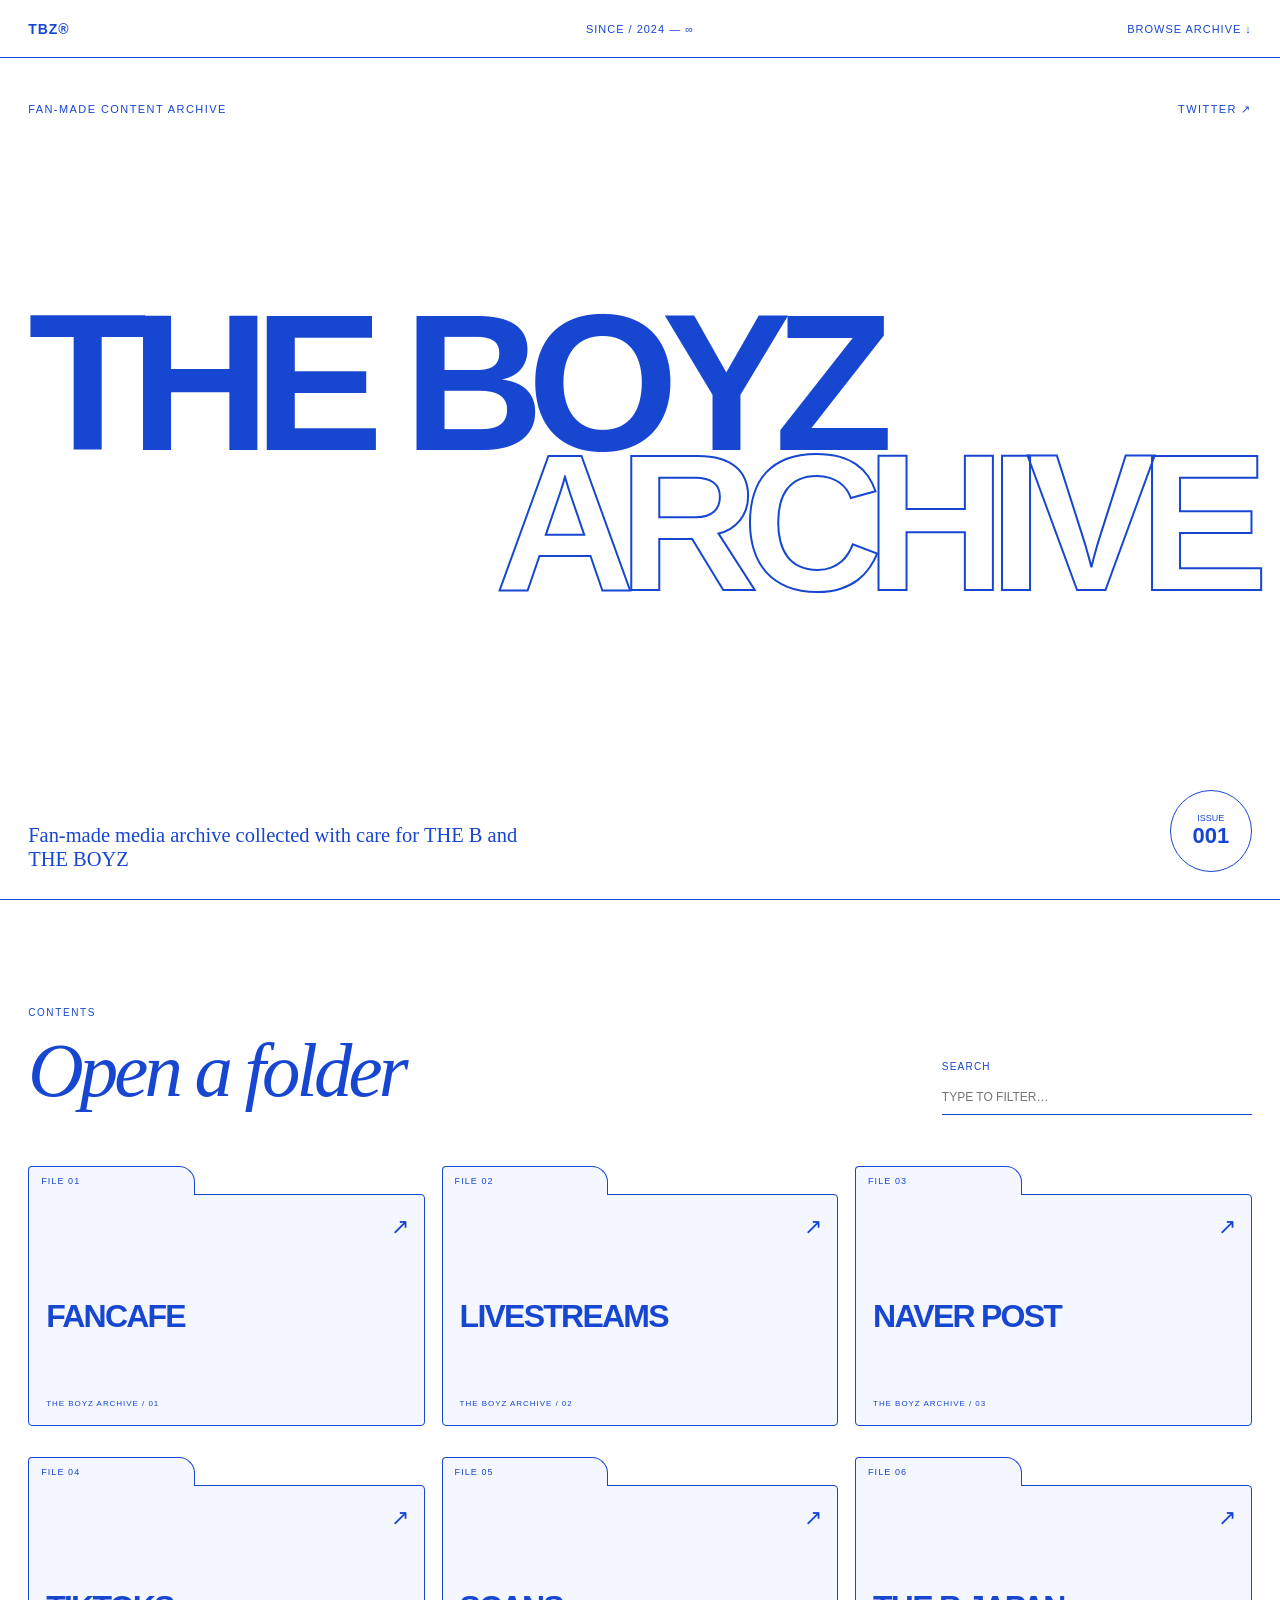
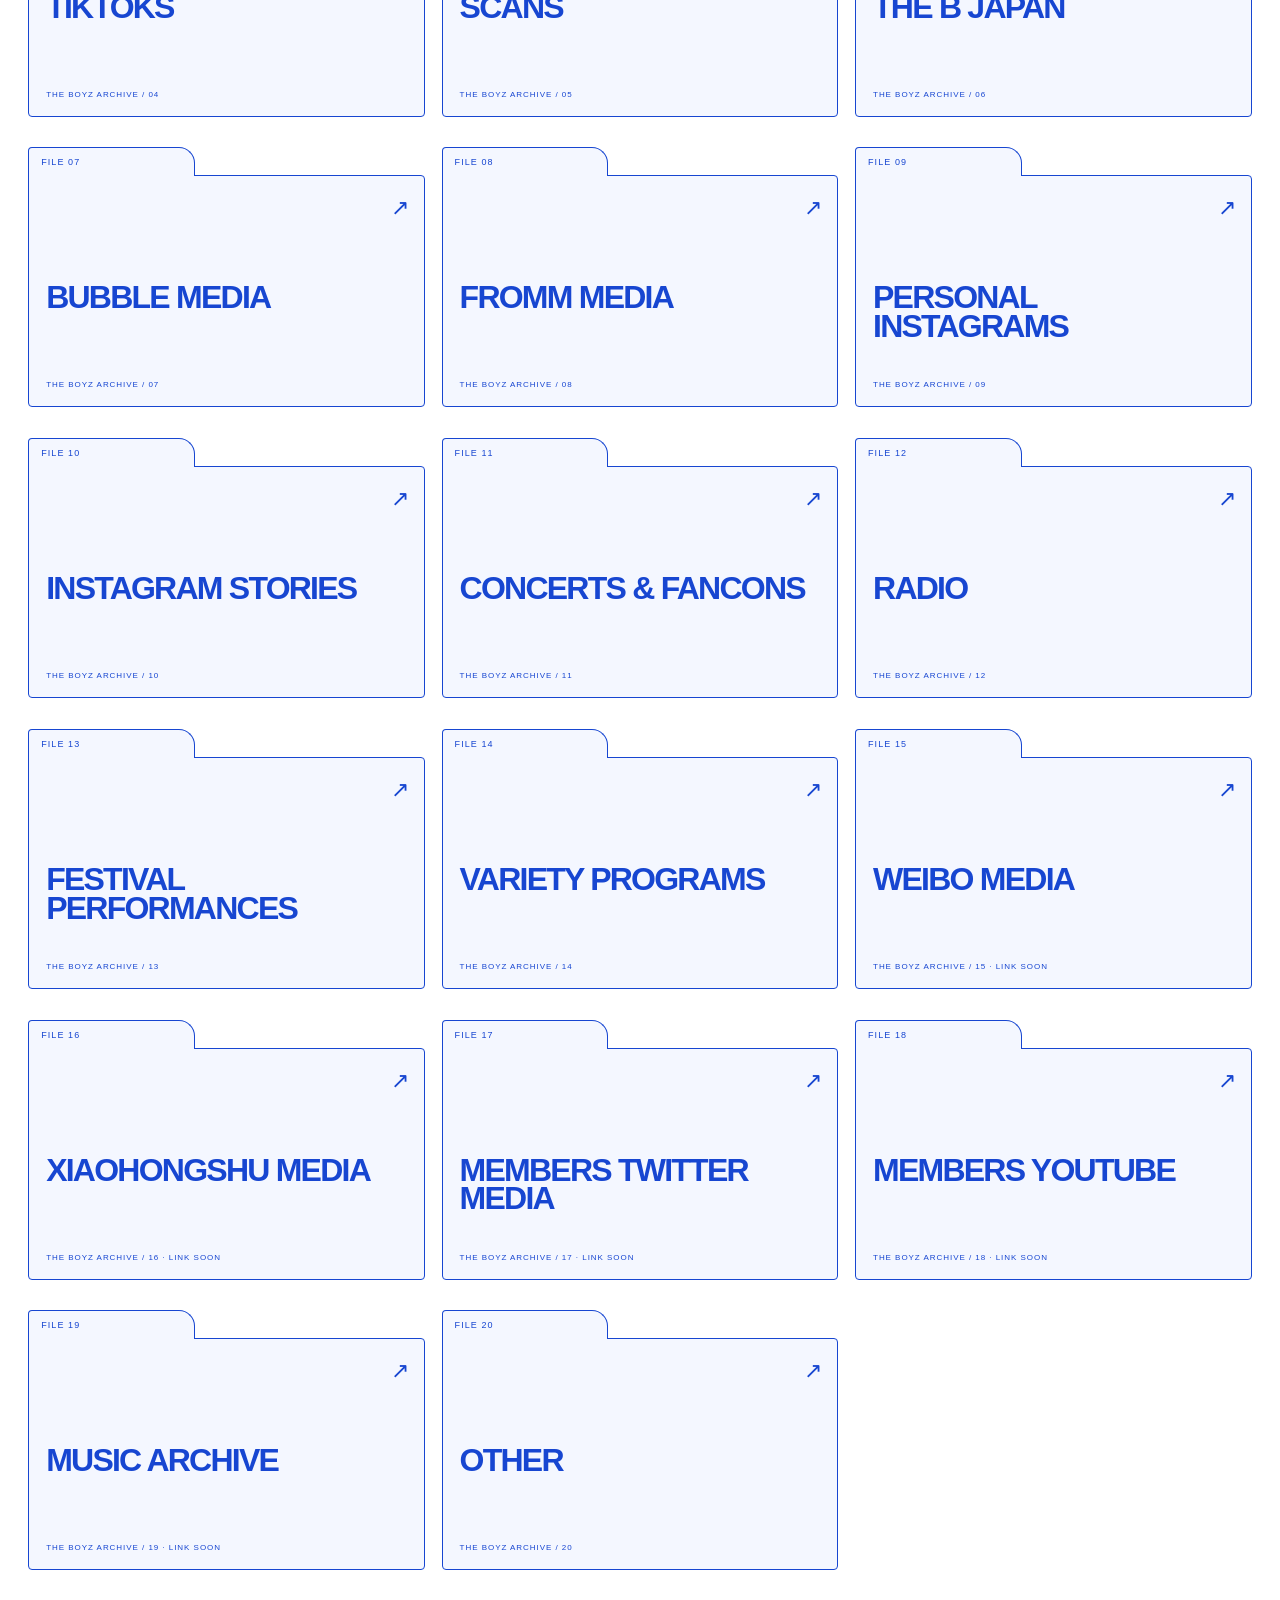
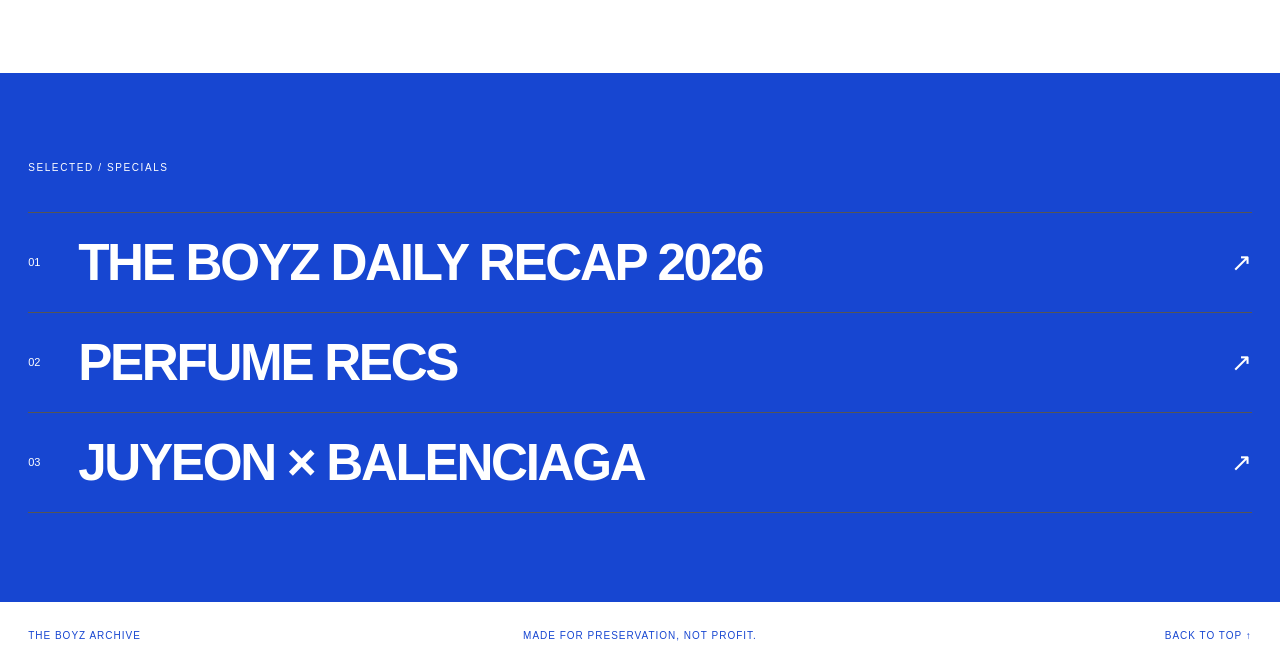
==== index.html @ 56be6369 "Update index.html" ====
<!doctype html><html lang="en"><head><meta charset="utf-8"><meta name="viewport" content="width=device-width,initial-scale=1"><title>THE BOYZ ARCHIVE</title><meta name="description" content="THE BOYZ Archive"><style>
:root{--ink:#1746d1;--paper:#fff;--acid:#1746d1}*{box-sizing:border-box}html{scroll-behavior:smooth}body{margin:0;background:var(--paper);color:var(--ink);font-family:Arial,Helvetica,sans-serif}a{color:inherit;text-decoration:none}.topbar{height:58px;padding:0 2.2vw;display:grid;grid-template-columns:1fr 1fr 1fr;align-items:center;border-bottom:1px solid var(--ink);font-size:11px;text-transform:uppercase;letter-spacing:.09em}.topbar p{margin:0;text-align:center}.topbar>a:last-child{text-align:right}.mark{font-weight:900;font-size:14px}.hero{min-height:calc(100vh - 58px);padding:5vh 2.2vw 3vh;display:flex;flex-direction:column;justify-content:space-between;border-bottom:1px solid var(--ink);overflow:hidden}.eyebrow{display:flex;justify-content:space-between;font-size:11px;text-transform:uppercase;letter-spacing:.13em}.hero h1{margin:0;letter-spacing:-.087em;text-transform:uppercase;font-size:clamp(5rem,15.2vw,15rem);line-height:.72;font-weight:900}.hero h1 span{display:block}.hero h1 .outline{color:var(--paper);-webkit-text-stroke:2px var(--ink);text-align:right}.hero-foot{display:flex;align-items:end;justify-content:space-between}.hero-foot p{width:min(530px,60vw);font-family:Georgia,serif;font-size:clamp(17px,1.6vw,25px);line-height:1.2;margin:0}.issue{border:1px solid var(--ink);width:82px;height:82px;border-radius:50%;display:grid;place-content:center;text-align:center;font-size:9px;line-height:1.1}.issue b{font-size:22px}.archive{padding:8vw 2.2vw}.section-head{display:flex;justify-content:space-between;align-items:end;margin-bottom:4vw}.kicker{font-size:10px;letter-spacing:.16em}.section-head h2{margin:.4rem 0 0;font-family:Georgia,serif;font-weight:400;font-style:italic;font-size:clamp(42px,6vw,90px);letter-spacing:-.05em}.search{font-size:10px;text-transform:uppercase;letter-spacing:.12em}.search input{display:block;margin-top:8px;width:min(310px,40vw);border:0;border-bottom:1px solid var(--ink);background:transparent;padding:10px 0;font:12px Arial;outline:0}.folder-grid{display:grid;grid-template-columns:repeat(3,1fr);gap:2.4vw 1.3vw}.folder{position:relative;min-height:260px;padding-top:28px;transition:transform .2s ease}.folder:before{content:"";position:absolute;inset:28px 0 0;background:#f4f7ff;border:1px solid var(--ink);border-radius:0 4px 4px 4px}.folder-tab{position:absolute;top:0;left:0;width:42%;height:29px;padding:9px 12px 0;border:1px solid var(--ink);border-bottom:0;border-radius:4px 16px 0 0;background:#f4f7ff;font-size:9px;letter-spacing:.12em}.folder-arrow{position:absolute;right:16px;top:48px;font-size:22px}.folder-body{position:relative;height:232px;padding:108px 18px 18px;display:flex;flex-direction:column}.folder h3{margin:0;text-transform:uppercase;font-size:clamp(23px,2.5vw,42px);line-height:.9;letter-spacing:-.055em}.folder p{margin:10px 0;font-family:Georgia,serif;font-style:italic}.folder small{margin-top:auto;font-size:8px;letter-spacing:.12em}.folder:hover,.folder:focus-visible{transform:translateY(-8px);color:#fff}.folder.pending{cursor:default}.folder.pending small:after{content:" · LINK SOON"}.folder.pending:hover,.folder.pending:focus-visible{transform:none}.folder:hover:before,.folder:focus-visible:before,.folder:hover .folder-tab,.folder:focus-visible .folder-tab{background:var(--acid)}.empty{padding:5rem 0;font:italic 28px Georgia}.specials{background:var(--ink);color:var(--paper);padding:7vw 2.2vw}.specials .kicker{display:block;margin-bottom:3vw}.special-row a{display:grid;grid-template-columns:50px 1fr 50px;align-items:center;border-top:1px solid #555;padding:20px 0}.special-row a:last-child{border-bottom:1px solid #555}.special-row span,.special-row i{font-size:11px;font-style:normal}.special-row i{text-align:right;font-size:25px}.special-row b{font-size:clamp(25px,4vw,62px);text-transform:uppercase;letter-spacing:-.045em}.special-row a:hover b{font-family:Georgia,serif;font-style:italic;font-weight:400}footer{padding:28px 2.2vw;display:grid;grid-template-columns:1fr 1fr 1fr;font-size:10px;text-transform:uppercase;letter-spacing:.1em}footer p{margin:0}footer p:nth-child(2){text-align:center}footer a{text-align:right}@media(max-width:800px){.topbar{grid-template-columns:1fr 1fr}.topbar p{display:none}.hero{min-height:76vh}.hero h1{font-size:20vw;line-height:.78}.hero h1 .outline{text-align:left;-webkit-text-stroke:1.5px var(--ink)}.hero-foot p{width:70vw}.section-head{display:block}.search{display:block;margin-top:30px}.search input{width:100%}.folder-grid{grid-template-columns:repeat(2,1fr)}.folder{min-height:220px}.folder-body{height:192px;padding-top:70px}.special-row a{grid-template-columns:34px 1fr 30px}}@media(max-width:520px){.topbar{padding:0 16px}.hero,.archive,.specials{padding-left:16px;padding-right:16px}.hero{padding-top:30px}.hero h1{font-size:21vw}.hero-foot p{font-size:15px}.issue{width:64px;height:64px}.folder-grid{grid-template-columns:1fr;gap:24px}.folder h3{font-size:34px}footer{grid-template-columns:1fr 1fr;padding:24px 16px}footer p:nth-child(2){display:none}}
@media(max-width:520px){.topbar{height:52px;font-size:9px;letter-spacing:.06em}.mark{font-size:12px}.hero{min-height:calc(100svh - 52px);padding-top:22px;padding-bottom:22px}.eyebrow{font-size:9px;gap:16px;align-items:flex-start}.eyebrow a{white-space:nowrap}.hero h1{font-size:20vw;line-height:.82;letter-spacing:-.075em}.hero-foot{gap:20px}.hero-foot p{width:calc(100% - 78px);font-size:14px;line-height:1.25}.archive{padding-top:70px;padding-bottom:70px}.section-head h2{font-size:48px}.folder{min-height:205px}.folder-body{height:177px;padding:78px 16px 16px}.folder h3{font-size:clamp(28px,10vw,38px)}.specials{padding-top:70px;padding-bottom:70px}.special-row a{grid-template-columns:28px 1fr 24px;padding:18px 0}.special-row b{font-size:clamp(21px,7vw,30px);line-height:.92}.special-row i{font-size:20px}footer{font-size:8px;gap:12px}}@media(max-width:360px){.topbar>a:last-child{font-size:0}.topbar>a:last-child:after{content:"CONTENTS ↓";font-size:9px}.issue{display:none}.hero-foot p{width:100%}.eyebrow{letter-spacing:.07em}}@media(hover:none){.folder:hover{transform:none}.special-row a:hover b{font-family:Arial,Helvetica,sans-serif;font-style:normal;font-weight:700}}</style></head><body><main><header class="topbar"><a href="#top" class="mark">TBZ®</a><p>SINCE / 2024 — ∞</p><a href="#archive">Browse archive ↓</a></header><section class="hero" id="top"><div class="eyebrow"><span>FAN-MADE CONTENT ARCHIVE</span><a href="https://x.com/tbzarchive1206_" target="_blank" rel="noreferrer">TWITTER ↗</a></div><h1><span>The Boyz</span><span class="outline">Archive</span></h1><div class="hero-foot"><p>Fan-made media archive collected with care for THE B and THE BOYZ</p><span class="issue">ISSUE<br><b>001</b></span></div></section><section class="archive" id="archive"><div class="section-head"><div><span class="kicker">CONTENTS</span><h2>Open a folder</h2></div><label class="search">Search <input id="search" placeholder="TYPE TO FILTER…" aria-label="Search archive"></label></div><div class="folder-grid" id="folders"></div><p class="empty" id="empty" hidden>No folder found. Try another keyword.</p></section><section class="specials"><span class="kicker">SELECTED / SPECIALS</span><div class="special-row"><a href="https://www.notion.so/actionkyu/THE-BOYZ-2026-ACTIVITIES-SUMMARY-2026-2db396c46b7180dfa4a9f34e9efbdc55?source=copy_link" target="_blank" rel="noreferrer"><span>01</span><b>THE BOYZ Daily Recap 2026</b><i>↗</i></a><a href="https://tbzarchive.straw.page/perfumearchive" target="_blank" rel="noreferrer"><span>02</span><b>Perfume Recs</b><i>↗</i></a><a href="https://tbzarchive.straw.page/juyeonbalenciaga" target="_blank" rel="noreferrer"><span>03</span><b>Juyeon × Balenciaga</b><i>↗</i></a></div></section><footer><p>THE BOYZ ARCHIVE</p><p>Made for preservation, not profit.</p><a href="#top">Back to top ↑</a></footer></main><script>
const files=[["01","Fancafe","Community posts & letters","https://tbzarchive1206.github.io/fancafe"],["02","Livestreams","Live broadcasts","https://tbzarchive1206.github.io/livestream-archive/"],["03","Naver Post","Official editorials","https://tbzarchive1206.github.io/naverpost"],["04","TikToks","Short-form video","https://tbzarchive1206.github.io/tiktok-youtube/"],["05","Scans","Print & photobooks","https://tbzarchive1206.github.io/scans/"],["06","The B Japan","Japanese fanclub","https://tbzarchive1206.github.io/thebjapan/"],["07","Bubble Media","Member updates","https://drive.google.com/drive/folders/1pmR6jSGzWRvAwwaIn9-rBVj7BdtYeliP?usp=sharing"],["08","Fromm Media","Member updates","https://tbzarchive1206.github.io/fromm-media/"],["09","Personal Instagrams","Individual accounts","https://tbzarchive1206.github.io/insta-post-archive/"],["10","Instagram Stories","Ephemeral moments","https://tbzarchive1206.github.io/insta-stories-archive/"],["11","Concerts & Fancons","Live stage archive","https://drive.google.com/drive/folders/1rO3U0kX8aeWhCjqiVLfeNrBjggvxPEB4?usp=sharing"],["12","Radio","Audio appearances","https://drive.google.com/drive/folders/15Z9Uvm2FHJ_KSPa0bR8PztlXxlkueBJu?usp=sharing"],["13","Festival Performances","Open-air stages","https://drive.google.com/drive/folders/19xetEO82kCf6GjwrkCtzIB2qIA8Sepl3?usp=sharing"],["14","Variety Programs","Shows & appearances","https://drive.google.com/drive/folders/1O5vlhVVIfJRsjBLMmgTHiNW7fz_uprrw?usp=sharing"],["15","Weibo Media","Link coming soon",""],["16","Xiaohongshu Media","Link coming soon",""],["17","Members Twitter Media","Link coming soon",""],["18","Members Youtube","Link coming soon",""],["19","Music Archive","Link coming soon",""],["20","Other","Everything in between","https://drive.google.com/drive/folders/14dhH7AHSBAin1xkN8TuVv7Lh3HhzPozQ?usp=sharing"]];const grid=document.querySelector('#folders'),empty=document.querySelector('#empty');function render(q=''){const list=files.filter(x=>(x[1]+' '+x[2]).toLowerCase().includes(q.toLowerCase()));grid.innerHTML=list.map(([no,title,meta,href])=>`<a class="folder${href ? "" : " pending"}" ${href ? `href="${href}" target="_blank" rel="noreferrer"` : `aria-disabled="true"`}><span class="folder-tab">FILE ${no}</span><span class="folder-arrow">↗</span><div class="folder-body"><h3>${title}</h3><small>THE BOYZ ARCHIVE / ${no}</small></div></a>`).join('');empty.hidden=!!list.length}render();document.querySelector('#search').addEventListener('input',e=>render(e.target.value));
</script></body></html>
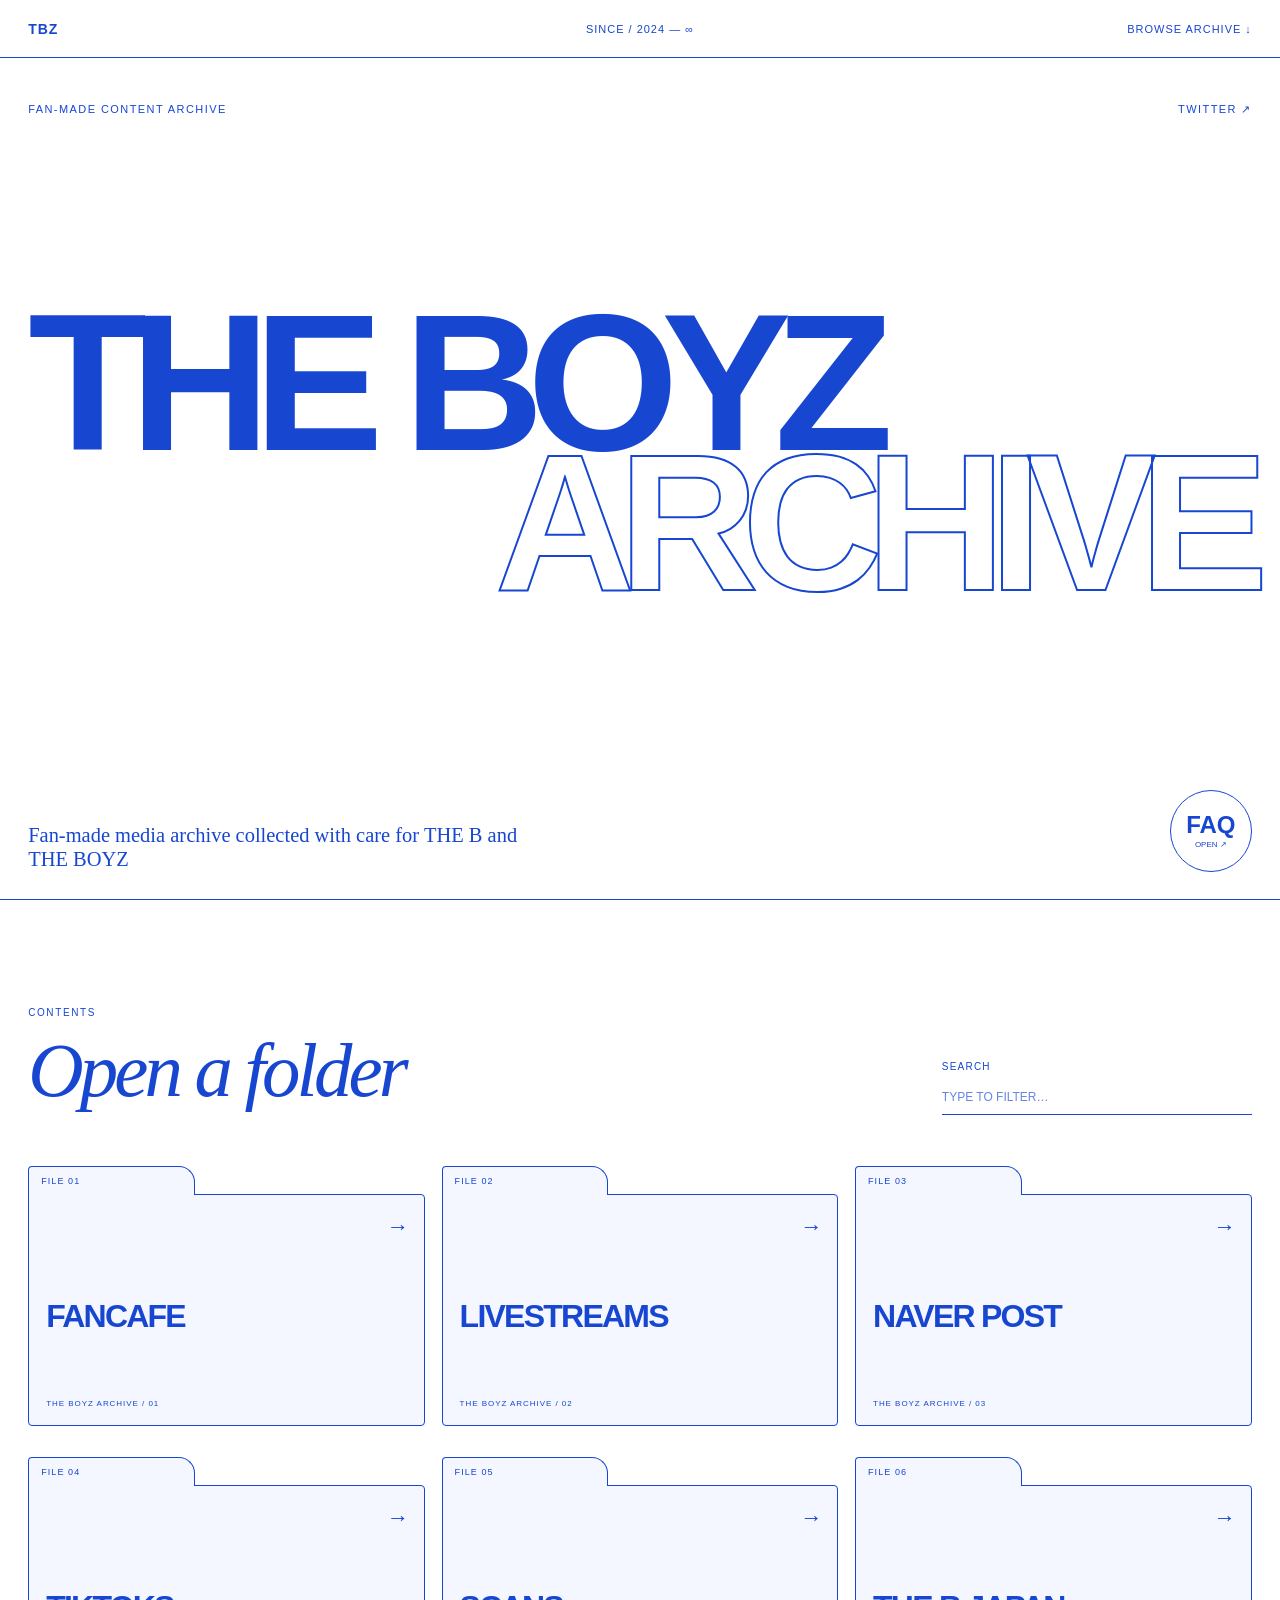
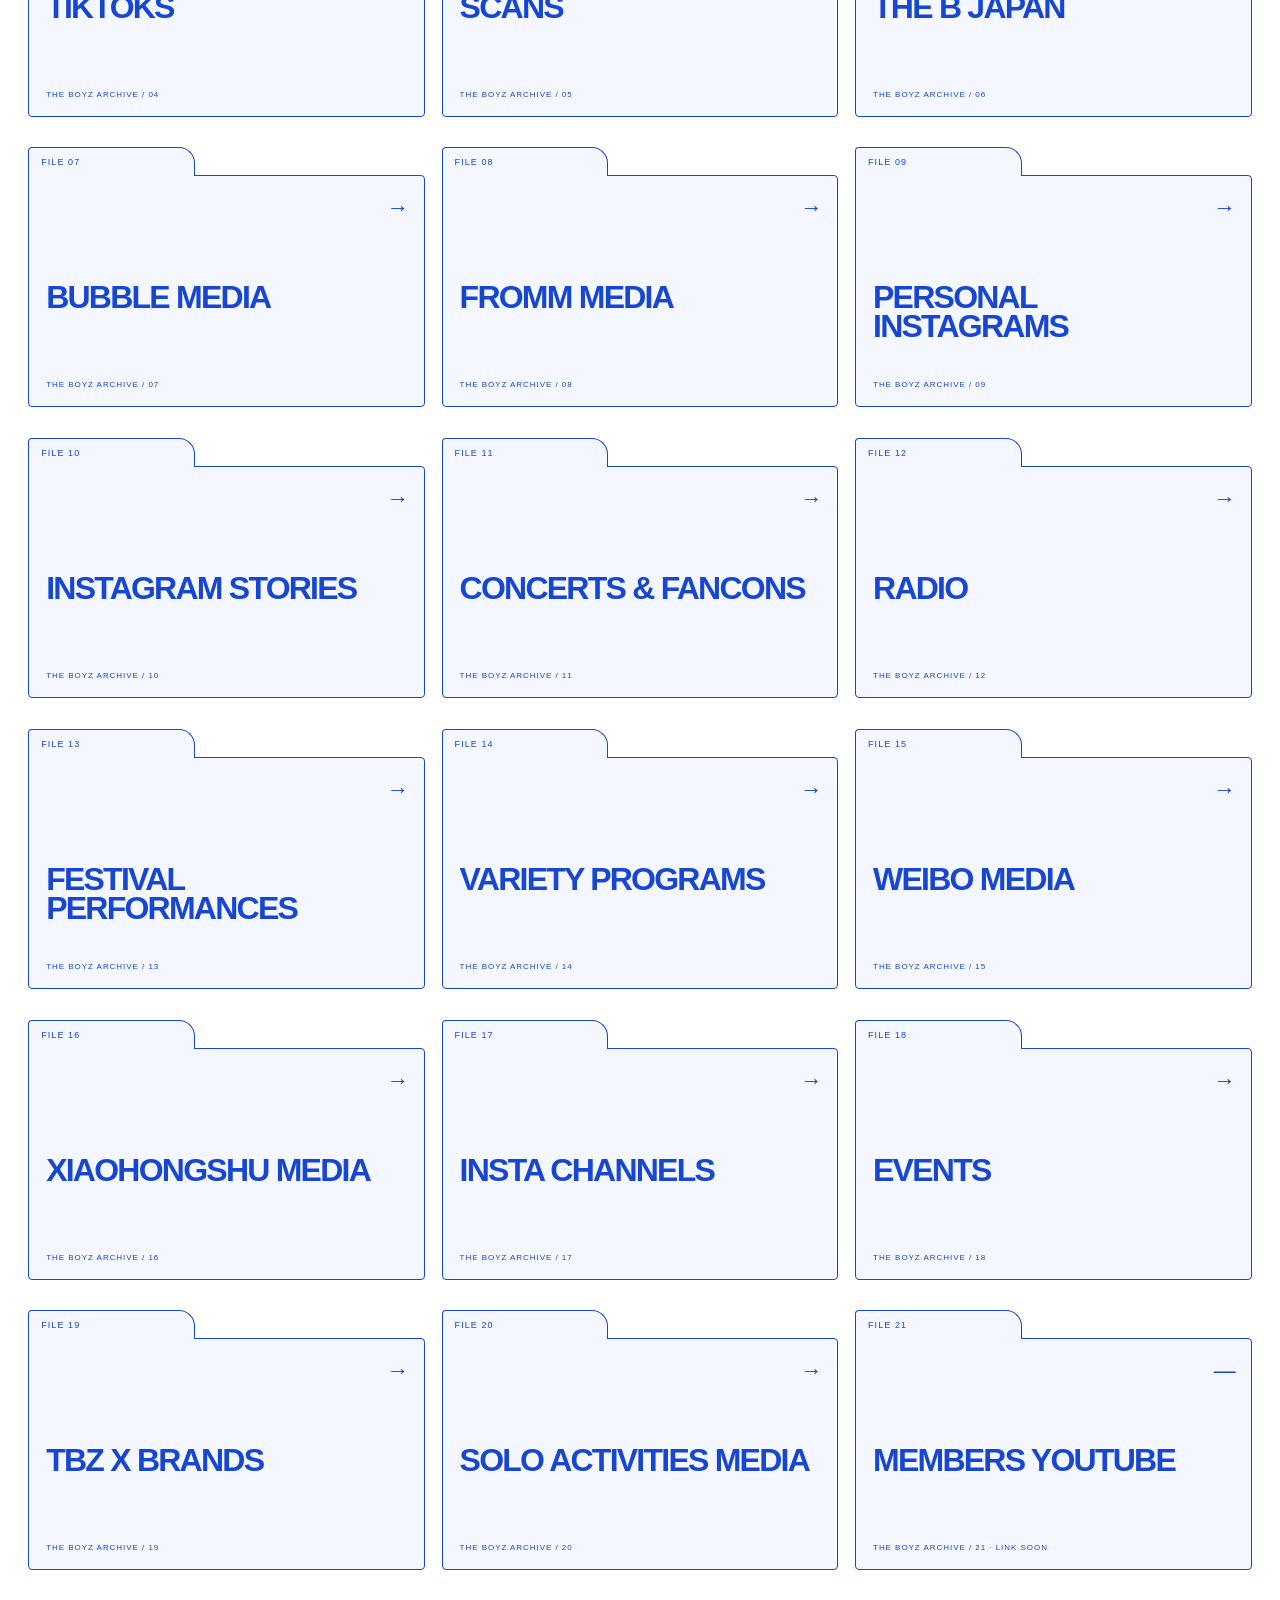
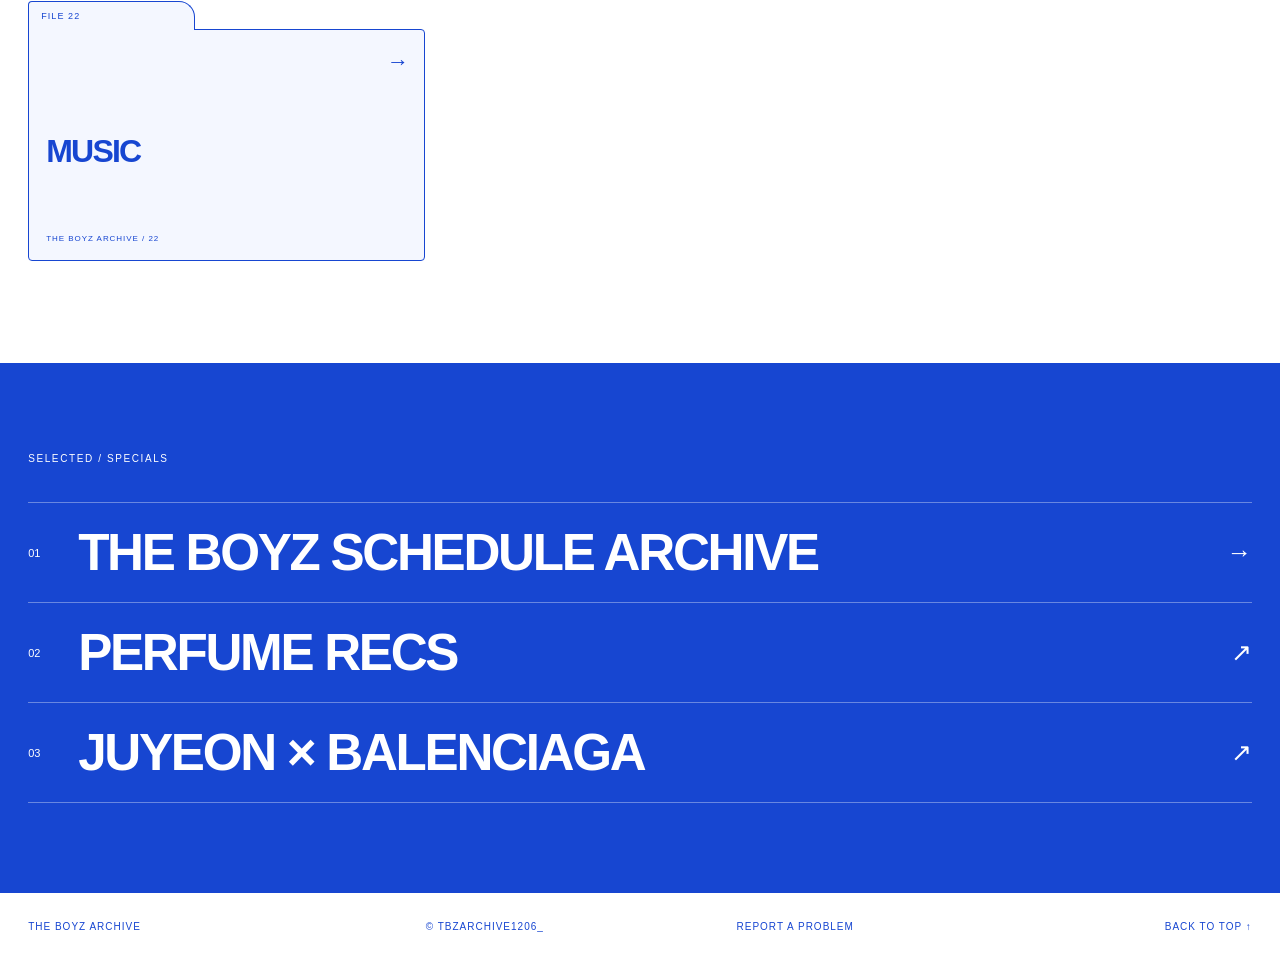
==== commit ea241253: "Add files via upload" ====
--- a/index.html
+++ b/index.html
@@ -1,7 +1,59 @@
-<!doctype html><html lang="en"><head><meta charset="utf-8"><meta name="viewport" content="width=device-width,initial-scale=1"><title>THE BOYZ ARCHIVE</title><meta name="description" content="THE BOYZ Archive"><style>
-:root{--ink:#1746d1;--paper:#fff;--acid:#1746d1}*{box-sizing:border-box}html{scroll-behavior:smooth}body{margin:0;background:var(--paper);color:var(--ink);font-family:Arial,Helvetica,sans-serif}a{color:inherit;text-decoration:none}.topbar{height:58px;padding:0 2.2vw;display:grid;grid-template-columns:1fr 1fr 1fr;align-items:center;border-bottom:1px solid var(--ink);font-size:11px;text-transform:uppercase;letter-spacing:.09em}.topbar p{margin:0;text-align:center}.topbar>a:last-child{text-align:right}.mark{font-weight:900;font-size:14px}.hero{min-height:calc(100vh - 58px);padding:5vh 2.2vw 3vh;display:flex;flex-direction:column;justify-content:space-between;border-bottom:1px solid var(--ink);overflow:hidden}.eyebrow{display:flex;justify-content:space-between;font-size:11px;text-transform:uppercase;letter-spacing:.13em}.hero h1{margin:0;letter-spacing:-.087em;text-transform:uppercase;font-size:clamp(5rem,15.2vw,15rem);line-height:.72;font-weight:900}.hero h1 span{display:block}.hero h1 .outline{color:var(--paper);-webkit-text-stroke:2px var(--ink);text-align:right}.hero-foot{display:flex;align-items:end;justify-content:space-between}.hero-foot p{width:min(530px,60vw);font-family:Georgia,serif;font-size:clamp(17px,1.6vw,25px);line-height:1.2;margin:0}.issue{border:1px solid var(--ink);width:82px;height:82px;border-radius:50%;display:grid;place-content:center;text-align:center;font-size:9px;line-height:1.1}.issue b{font-size:22px}.archive{padding:8vw 2.2vw}.section-head{display:flex;justify-content:space-between;align-items:end;margin-bottom:4vw}.kicker{font-size:10px;letter-spacing:.16em}.section-head h2{margin:.4rem 0 0;font-family:Georgia,serif;font-weight:400;font-style:italic;font-size:clamp(42px,6vw,90px);letter-spacing:-.05em}.search{font-size:10px;text-transform:uppercase;letter-spacing:.12em}.search input{display:block;margin-top:8px;width:min(310px,40vw);border:0;border-bottom:1px solid var(--ink);background:transparent;padding:10px 0;font:12px Arial;outline:0}.folder-grid{display:grid;grid-template-columns:repeat(3,1fr);gap:2.4vw 1.3vw}.folder{position:relative;min-height:260px;padding-top:28px;transition:transform .2s ease}.folder:before{content:"";position:absolute;inset:28px 0 0;background:#f4f7ff;border:1px solid var(--ink);border-radius:0 4px 4px 4px}.folder-tab{position:absolute;top:0;left:0;width:42%;height:29px;padding:9px 12px 0;border:1px solid var(--ink);border-bottom:0;border-radius:4px 16px 0 0;background:#f4f7ff;font-size:9px;letter-spacing:.12em}.folder-arrow{position:absolute;right:16px;top:48px;font-size:22px}.folder-body{position:relative;height:232px;padding:108px 18px 18px;display:flex;flex-direction:column}.folder h3{margin:0;text-transform:uppercase;font-size:clamp(23px,2.5vw,42px);line-height:.9;letter-spacing:-.055em}.folder p{margin:10px 0;font-family:Georgia,serif;font-style:italic}.folder small{margin-top:auto;font-size:8px;letter-spacing:.12em}.folder:hover,.folder:focus-visible{transform:translateY(-8px);color:#fff}.folder.pending{cursor:default}.folder.pending small:after{content:" · LINK SOON"}.folder.pending:hover,.folder.pending:focus-visible{transform:none}.folder:hover:before,.folder:focus-visible:before,.folder:hover .folder-tab,.folder:focus-visible .folder-tab{background:var(--acid)}.empty{padding:5rem 0;font:italic 28px Georgia}.specials{background:var(--ink);color:var(--paper);padding:7vw 2.2vw}.specials .kicker{display:block;margin-bottom:3vw}.special-row a{display:grid;grid-template-columns:50px 1fr 50px;align-items:center;border-top:1px solid #555;padding:20px 0}.special-row a:last-child{border-bottom:1px solid #555}.special-row span,.special-row i{font-size:11px;font-style:normal}.special-row i{text-align:right;font-size:25px}.special-row b{font-size:clamp(25px,4vw,62px);text-transform:uppercase;letter-spacing:-.045em}.special-row a:hover b{font-family:Georgia,serif;font-style:italic;font-weight:400}footer{padding:28px 2.2vw;display:grid;grid-template-columns:1fr 1fr 1fr;font-size:10px;text-transform:uppercase;letter-spacing:.1em}footer p{margin:0}footer p:nth-child(2){text-align:center}footer a{text-align:right}@media(max-width:800px){.topbar{grid-template-columns:1fr 1fr}.topbar p{display:none}.hero{min-height:76vh}.hero h1{font-size:20vw;line-height:.78}.hero h1 .outline{text-align:left;-webkit-text-stroke:1.5px var(--ink)}.hero-foot p{width:70vw}.section-head{display:block}.search{display:block;margin-top:30px}.search input{width:100%}.folder-grid{grid-template-columns:repeat(2,1fr)}.folder{min-height:220px}.folder-body{height:192px;padding-top:70px}.special-row a{grid-template-columns:34px 1fr 30px}}@media(max-width:520px){.topbar{padding:0 16px}.hero,.archive,.specials{padding-left:16px;padding-right:16px}.hero{padding-top:30px}.hero h1{font-size:21vw}.hero-foot p{font-size:15px}.issue{width:64px;height:64px}.folder-grid{grid-template-columns:1fr;gap:24px}.folder h3{font-size:34px}footer{grid-template-columns:1fr 1fr;padding:24px 16px}footer p:nth-child(2){display:none}}
-@media(max-width:520px){.topbar{height:52px;font-size:9px;letter-spacing:.06em}.mark{font-size:12px}.hero{min-height:calc(100svh - 52px);padding-top:22px;padding-bottom:22px}.eyebrow{font-size:9px;gap:16px;align-items:flex-start}.eyebrow a{white-space:nowrap}.hero h1{font-size:20vw;line-height:.82;letter-spacing:-.075em}.hero-foot{gap:20px}.hero-foot p{width:calc(100% - 78px);font-size:14px;line-height:1.25}.archive{padding-top:70px;padding-bottom:70px}.section-head h2{font-size:48px}.folder{min-height:205px}.folder-body{height:177px;padding:78px 16px 16px}.folder h3{font-size:clamp(28px,10vw,38px)}.specials{padding-top:70px;padding-bottom:70px}.special-row a{grid-template-columns:28px 1fr 24px;padding:18px 0}.special-row b{font-size:clamp(21px,7vw,30px);line-height:.92}.special-row i{font-size:20px}footer{font-size:8px;gap:12px}}@media(max-width:360px){.topbar>a:last-child{font-size:0}.topbar>a:last-child:after{content:"CONTENTS ↓";font-size:9px}.issue{display:none}.hero-foot p{width:100%}.eyebrow{letter-spacing:.07em}}@media(hover:none){.folder:hover{transform:none}.special-row a:hover b{font-family:Arial,Helvetica,sans-serif;font-style:normal;font-weight:700}}</style></head><body><main><header class="topbar"><a href="#top" class="mark">TBZ®</a><p>SINCE / 2024 — ∞</p><a href="#archive">Browse archive ↓</a></header><section class="hero" id="top"><div class="eyebrow"><span>FAN-MADE CONTENT ARCHIVE</span><a href="https://x.com/tbzarchive1206_" target="_blank" rel="noreferrer">TWITTER ↗</a></div><h1><span>The Boyz</span><span class="outline">Archive</span></h1><div class="hero-foot"><p>Fan-made media archive collected with care for THE B and THE BOYZ</p><span class="issue">ISSUE<br><b>001</b></span></div></section><section class="archive" id="archive"><div class="section-head"><div><span class="kicker">CONTENTS</span><h2>Open a folder</h2></div><label class="search">Search <input id="search" placeholder="TYPE TO FILTER…" aria-label="Search archive"></label></div><div class="folder-grid" id="folders"></div><p class="empty" id="empty" hidden>No folder found. Try another keyword.</p></section><section class="specials"><span class="kicker">SELECTED / SPECIALS</span><div class="special-row"><a href="https://www.notion.so/actionkyu/THE-BOYZ-2026-ACTIVITIES-SUMMARY-2026-2db396c46b7180dfa4a9f34e9efbdc55?source=copy_link" target="_blank" rel="noreferrer"><span>01</span><b>THE BOYZ Daily Recap 2026</b><i>↗</i></a><a href="https://tbzarchive.straw.page/perfumearchive" target="_blank" rel="noreferrer"><span>02</span><b>Perfume Recs</b><i>↗</i></a><a href="https://tbzarchive.straw.page/juyeonbalenciaga" target="_blank" rel="noreferrer"><span>03</span><b>Juyeon × Balenciaga</b><i>↗</i></a></div></section><footer><p>THE BOYZ ARCHIVE</p><p>Made for preservation, not profit.</p><a href="#top">Back to top ↑</a></footer></main><script>
-const files=[["01","Fancafe","Community posts & letters","https://tbzarchive1206.github.io/fancafe"],["02","Livestreams","Live broadcasts","https://tbzarchive1206.github.io/livestream-archive/"],["03","Naver Post","Official editorials","https://tbzarchive1206.github.io/naverpost"],["04","TikToks","Short-form video","https://tbzarchive1206.github.io/tiktok-youtube/"],["05","Scans","Print & photobooks","https://tbzarchive1206.github.io/scans/"],["06","The B Japan","Japanese fanclub","https://tbzarchive1206.github.io/thebjapan/"],["07","Bubble Media","Member updates","https://drive.google.com/drive/folders/1pmR6jSGzWRvAwwaIn9-rBVj7BdtYeliP?usp=sharing"],["08","Fromm Media","Member updates","https://tbzarchive1206.github.io/fromm-media/"],["09","Personal Instagrams","Individual accounts","https://tbzarchive1206.github.io/insta-post-archive/"],["10","Instagram Stories","Ephemeral moments","https://tbzarchive1206.github.io/insta-stories-archive/"],["11","Concerts & Fancons","Live stage archive","https://drive.google.com/drive/folders/1rO3U0kX8aeWhCjqiVLfeNrBjggvxPEB4?usp=sharing"],["12","Radio","Audio appearances","https://drive.google.com/drive/folders/15Z9Uvm2FHJ_KSPa0bR8PztlXxlkueBJu?usp=sharing"],["13","Festival Performances","Open-air stages","https://drive.google.com/drive/folders/19xetEO82kCf6GjwrkCtzIB2qIA8Sepl3?usp=sharing"],["14","Variety Programs","Shows & appearances","https://drive.google.com/drive/folders/1O5vlhVVIfJRsjBLMmgTHiNW7fz_uprrw?usp=sharing"],["15","Weibo Media","Link coming soon",""],["16","Xiaohongshu Media","Link coming soon",""],["17","Members Twitter Media","Link coming soon",""],["18","Members Youtube","Link coming soon",""],["19","Music Archive","Link coming soon",""],["20","Other","Everything in between","https://drive.google.com/drive/folders/14dhH7AHSBAin1xkN8TuVv7Lh3HhzPozQ?usp=sharing"]];const grid=document.querySelector('#folders'),empty=document.querySelector('#empty');function render(q=''){const list=files.filter(x=>(x[1]+' '+x[2]).toLowerCase().includes(q.toLowerCase()));grid.innerHTML=list.map(([no,title,meta,href])=>`<a class="folder${href ? "" : " pending"}" ${href ? `href="${href}" target="_blank" rel="noreferrer"` : `aria-disabled="true"`}><span class="folder-tab">FILE ${no}</span><span class="folder-arrow">↗</span><div class="folder-body"><h3>${title}</h3><small>THE BOYZ ARCHIVE / ${no}</small></div></a>`).join('');empty.hidden=!!list.length}render();document.querySelector('#search').addEventListener('input',e=>render(e.target.value));
-</script></body></html>
+<!doctype html>
+<html lang="en">
+<head>
+  <meta charset="utf-8">
+  <meta name="viewport" content="width=device-width, initial-scale=1">
+  <title>THE BOYZ ARCHIVE</title>
+  <meta name="description" content="Fan-made media archive for THE BOYZ and THE B">
+  <link rel="icon" type="image/png" href="./icon.png">
+  <link rel="apple-touch-icon" href="./icon.png">
+  <link rel="stylesheet" href="./styles.css">
+</head>
+<body>
+  <main>
+    <header class="topbar">
+      <a href="#top" class="mark">TBZ</a>
+      <p>SINCE / 2024 — ∞</p>
+      <a href="#archive">Browse archive ↓</a>
+    </header>
 
+    <section class="hero" id="top">
+      <div class="eyebrow">
+        <span>FAN-MADE CONTENT ARCHIVE</span>
+        <a href="https://x.com/tbzarchive1206_" target="_blank" rel="noreferrer">TWITTER ↗</a>
+      </div>
+      <h1><span>The Boyz</span><span class="outline">Archive</span></h1>
+      <div class="hero-foot">
+        <p>Fan-made media archive collected with care for THE B and THE BOYZ</p>
+        <a class="issue" href="./faq.html" aria-label="Open frequently asked questions"><b>FAQ</b><span>OPEN ↗</span></a>
+      </div>
+    </section>
 
+    <section class="archive" id="archive">
+      <div class="section-head">
+        <div><span class="kicker">CONTENTS</span><h2>Open a folder</h2></div>
+        <label class="search">Search <input id="search" placeholder="TYPE TO FILTER…" aria-label="Search archive"></label>
+      </div>
+      <div class="folder-grid" id="folders"></div>
+      <p class="empty" id="empty" hidden>No folder found. Try another keyword.</p>
+    </section>
+
+    <section class="specials">
+      <span class="kicker">SELECTED / SPECIALS</span>
+      <div class="special-row">
+        <a href="https://tbzarchive1206.github.io/schedule-archive/"><span>01</span><b>THE BOYZ SCHEDULE ARCHIVE</b><i>→</i></a>
+        <a href="https://tbzarchive.straw.page/perfumearchive" target="_blank" rel="noreferrer"><span>02</span><b>Perfume Recs</b><i>↗</i></a>
+        <a href="https://tbzarchive.straw.page/juyeonbalenciaga" target="_blank" rel="noreferrer"><span>03</span><b>Juyeon × Balenciaga</b><i>↗</i></a>
+      </div>
+    </section>
+
+    <footer>
+      <p>THE BOYZ ARCHIVE</p>
+      <p>© TBZARCHIVE1206_</p>
+      <a href="./report-a-problem.html">Report a problem</a>
+      <a href="#top">Back to top ↑</a>
+    </footer>
+  </main>
+  <script src="./app.js"></script>
+</body>
+</html>
--- a/styles.css
+++ b/styles.css
@@ -0,0 +1,157 @@
+:root {
+  --ink: #1746d1;
+  --paper: #fff;
+  --folder: #f4f7ff;
+}
+
+* { box-sizing: border-box; }
+html { scroll-behavior: smooth; }
+body { margin: 0; background: var(--paper); color: var(--ink); font-family: Arial, Helvetica, sans-serif; }
+a { color: inherit; text-decoration: none; }
+
+.topbar {
+  height: 58px;
+  padding: 0 2.2vw;
+  display: grid;
+  grid-template-columns: 1fr 1fr 1fr;
+  align-items: center;
+  border-bottom: 1px solid var(--ink);
+  font-size: 11px;
+  text-transform: uppercase;
+  letter-spacing: .09em;
+}
+.topbar p { margin: 0; text-align: center; }
+.topbar > a:last-child { text-align: right; }
+.mark { font-weight: 900; font-size: 14px; }
+
+.hero {
+  min-height: calc(100vh - 58px);
+  padding: 5vh 2.2vw 3vh;
+  display: flex;
+  flex-direction: column;
+  justify-content: space-between;
+  border-bottom: 1px solid var(--ink);
+  overflow: hidden;
+}
+.eyebrow { display: flex; justify-content: space-between; font-size: 11px; text-transform: uppercase; letter-spacing: .13em; }
+.hero h1 { margin: 0; letter-spacing: -.087em; text-transform: uppercase; font-size: clamp(5rem, 15.2vw, 15rem); line-height: .72; font-weight: 900; }
+.hero h1 span { display: block; }
+.hero h1 .outline { color: var(--paper); -webkit-text-stroke: 2px var(--ink); text-align: right; }
+.hero-foot { display: flex; align-items: end; justify-content: space-between; }
+.hero-foot p { width: min(530px, 60vw); font-family: Georgia, serif; font-size: clamp(17px, 1.6vw, 25px); line-height: 1.2; margin: 0; }
+.issue { border: 1px solid var(--ink); width: 82px; height: 82px; border-radius: 50%; display: grid; place-content: center; gap: 2px; text-align: center; font-size: 8px; line-height: 1.1; transition: background .2s ease, color .2s ease, transform .2s ease; }
+.issue b { font-size: 24px; }
+.issue:hover, .issue:focus-visible { background: var(--ink); color: var(--paper); transform: rotate(5deg); }
+
+.archive { padding: 8vw 2.2vw; }
+.section-head { display: flex; justify-content: space-between; align-items: end; margin-bottom: 4vw; }
+.kicker { font-size: 10px; letter-spacing: .16em; }
+.section-head h2 { margin: .4rem 0 0; font-family: Georgia, serif; font-weight: 400; font-style: italic; font-size: clamp(42px, 6vw, 90px); letter-spacing: -.05em; }
+.search { font-size: 10px; text-transform: uppercase; letter-spacing: .12em; }
+.search input { display: block; margin-top: 8px; width: min(310px, 40vw); border: 0; border-bottom: 1px solid var(--ink); background: transparent; padding: 10px 0; color: var(--ink); font: 12px Arial, sans-serif; outline: 0; }
+.search input::placeholder { color: var(--ink); opacity: .65; }
+
+.folder-grid { display: grid; grid-template-columns: repeat(3, minmax(0, 1fr)); gap: 2.4vw 1.3vw; }
+.folder { position: relative; min-width: 0; min-height: 260px; padding-top: 28px; transition: transform .2s ease; }
+.folder::before { content: ""; position: absolute; inset: 28px 0 0; background: var(--folder); border: 1px solid var(--ink); border-radius: 0 4px 4px 4px; }
+.folder-tab { position: absolute; top: 0; left: 0; width: 42%; height: 29px; padding: 9px 12px 0; border: 1px solid var(--ink); border-bottom: 0; border-radius: 4px 16px 0 0; background: var(--folder); font-size: 9px; letter-spacing: .12em; }
+.folder-arrow { position: absolute; right: 16px; top: 48px; font-size: 22px; }
+.folder-body { position: relative; height: 232px; padding: 108px 18px 18px; display: flex; flex-direction: column; }
+.folder h3 { margin: 0; overflow-wrap: anywhere; text-transform: uppercase; font-size: clamp(23px, 2.5vw, 42px); line-height: .9; letter-spacing: -.055em; }
+.folder small { margin-top: auto; font-size: 8px; letter-spacing: .12em; }
+.folder:hover, .folder:focus-visible { transform: translateY(-8px); color: var(--paper); }
+.folder.pending { cursor: default; }
+.folder.pending small::after { content: " · LINK SOON"; }
+.folder.pending:hover, .folder.pending:focus-visible { transform: none; color: var(--ink); }
+.folder:not(.pending):hover::before, .folder:not(.pending):focus-visible::before,
+.folder:not(.pending):hover .folder-tab, .folder:not(.pending):focus-visible .folder-tab { background: var(--ink); }
+.empty { padding: 5rem 0; font: italic 28px Georgia, serif; }
+
+.specials { background: var(--ink); color: var(--paper); padding: 7vw 2.2vw; }
+.specials .kicker { display: block; margin-bottom: 3vw; }
+.special-row a { display: grid; grid-template-columns: 50px 1fr 50px; align-items: center; border-top: 1px solid rgba(255,255,255,.35); padding: 20px 0; }
+.special-row a:last-child { border-bottom: 1px solid rgba(255,255,255,.35); }
+.special-row span, .special-row i { font-size: 11px; font-style: normal; }
+.special-row i { text-align: right; font-size: 25px; }
+.special-row b { font-size: clamp(25px, 4vw, 62px); text-transform: uppercase; letter-spacing: -.045em; }
+.special-row a:hover b { font-family: Georgia, serif; font-style: italic; font-weight: 400; }
+
+footer { padding: 28px 2.2vw; display: grid; grid-template-columns: 1fr 1fr 1fr 1fr; gap: 18px; font-size: 10px; text-transform: uppercase; letter-spacing: .1em; }
+footer p { margin: 0; }
+footer p:nth-child(2), footer a:nth-child(3) { text-align: center; }
+footer a:last-child { text-align: right; }
+footer a:hover { text-decoration: underline; }
+
+.subpage { min-height: 100vh; display: flex; flex-direction: column; }
+.subpage-main { flex: 1; padding: clamp(55px, 9vw, 135px) 2.2vw; }
+.subpage-header { display: grid; grid-template-columns: minmax(0, 1.1fr) minmax(280px, .9fr); gap: 7vw; align-items: start; }
+.subpage-kicker { display: block; margin-bottom: 18px; font-size: 10px; letter-spacing: .16em; text-transform: uppercase; }
+.subpage h1 { margin: 0; font-size: clamp(68px, 13vw, 190px); line-height: .75; letter-spacing: -.075em; text-transform: uppercase; }
+.subpage-intro { margin: 0; max-width: 640px; font: italic clamp(21px, 2.4vw, 38px)/1.18 Georgia, serif; }
+.content-card { margin-top: clamp(55px, 8vw, 120px); border-top: 1px solid var(--ink); }
+.content-row { display: grid; grid-template-columns: minmax(130px, .28fr) 1fr; gap: 4vw; padding: 28px 0; border-bottom: 1px solid var(--ink); }
+.content-row h2 { margin: 0; font-size: 12px; letter-spacing: .12em; text-transform: uppercase; }
+.content-row p { max-width: 780px; margin: 0; font: 18px/1.45 Georgia, serif; }
+.mail-button { display: inline-flex; margin-top: 24px; padding: 14px 18px; border: 1px solid var(--ink); font-size: 10px; letter-spacing: .12em; text-transform: uppercase; transition: background .2s, color .2s; }
+.mail-button:hover, .mail-button:focus-visible { background: var(--ink); color: var(--paper); }
+
+@media (max-width: 800px) {
+  .topbar { grid-template-columns: 1fr 1fr; }
+  .topbar p { display: none; }
+  .hero { min-height: 76vh; }
+  .hero h1 { font-size: 20vw; line-height: .78; }
+  .hero h1 .outline { text-align: left; -webkit-text-stroke: 1.5px var(--ink); }
+  .hero-foot p { width: 70vw; }
+  .section-head { display: block; }
+  .search { display: block; margin-top: 30px; }
+  .search input { width: 100%; }
+  .folder-grid { grid-template-columns: repeat(2, minmax(0, 1fr)); }
+  .folder { min-height: 220px; }
+  .folder-body { height: 192px; padding-top: 70px; }
+  .special-row a { grid-template-columns: 34px 1fr 30px; }
+  footer { grid-template-columns: 1fr 1fr; }
+  footer p:nth-child(2), footer a:nth-child(3), footer a:last-child { text-align: left; }
+  footer a:nth-child(even), footer p:nth-child(even) { text-align: right; }
+  .subpage-header { grid-template-columns: 1fr; }
+}
+
+@media (max-width: 520px) {
+  .topbar { height: 52px; padding: 0 16px; font-size: 9px; letter-spacing: .06em; }
+  .mark { font-size: 12px; }
+  .hero, .archive, .specials, .subpage-main { padding-left: 16px; padding-right: 16px; }
+  .hero { min-height: calc(100svh - 52px); padding-top: 22px; padding-bottom: 22px; }
+  .eyebrow { font-size: 9px; gap: 16px; align-items: flex-start; }
+  .eyebrow a { white-space: nowrap; }
+  .hero h1 { font-size: 20vw; line-height: .82; letter-spacing: -.075em; }
+  .hero-foot { gap: 20px; }
+  .hero-foot p { width: calc(100% - 78px); font-size: 14px; line-height: 1.25; }
+  .issue { width: 64px; height: 64px; }
+  .issue b { font-size: 20px; }
+  .archive { padding-top: 70px; padding-bottom: 70px; }
+  .section-head h2 { font-size: 48px; }
+  .folder-grid { grid-template-columns: 1fr; gap: 24px; }
+  .folder { min-height: 205px; }
+  .folder-body { height: 177px; padding: 78px 16px 16px; }
+  .folder h3 { font-size: clamp(28px, 10vw, 38px); }
+  .specials { padding-top: 70px; padding-bottom: 70px; }
+  .special-row a { grid-template-columns: 28px 1fr 24px; padding: 18px 0; }
+  .special-row b { font-size: clamp(21px, 7vw, 30px); line-height: .92; }
+  .special-row i { font-size: 20px; }
+  footer { padding: 24px 16px; font-size: 8px; gap: 14px 10px; }
+  .subpage-main { padding-top: 70px; padding-bottom: 70px; }
+  .subpage h1 { font-size: 21vw; }
+  .subpage-intro { font-size: 21px; }
+  .content-row { grid-template-columns: 1fr; gap: 12px; }
+  .content-row p { font-size: 16px; }
+}
+
+@media (max-width: 360px) {
+  .topbar > a:last-child { font-size: 0; }
+  .topbar > a:last-child::after { content: "CONTENTS ↓"; font-size: 9px; }
+  .eyebrow { letter-spacing: .07em; }
+}
+
+@media (hover: none) {
+  .folder:hover { transform: none; }
+  .special-row a:hover b { font-family: Arial, Helvetica, sans-serif; font-style: normal; font-weight: 700; }
+}
